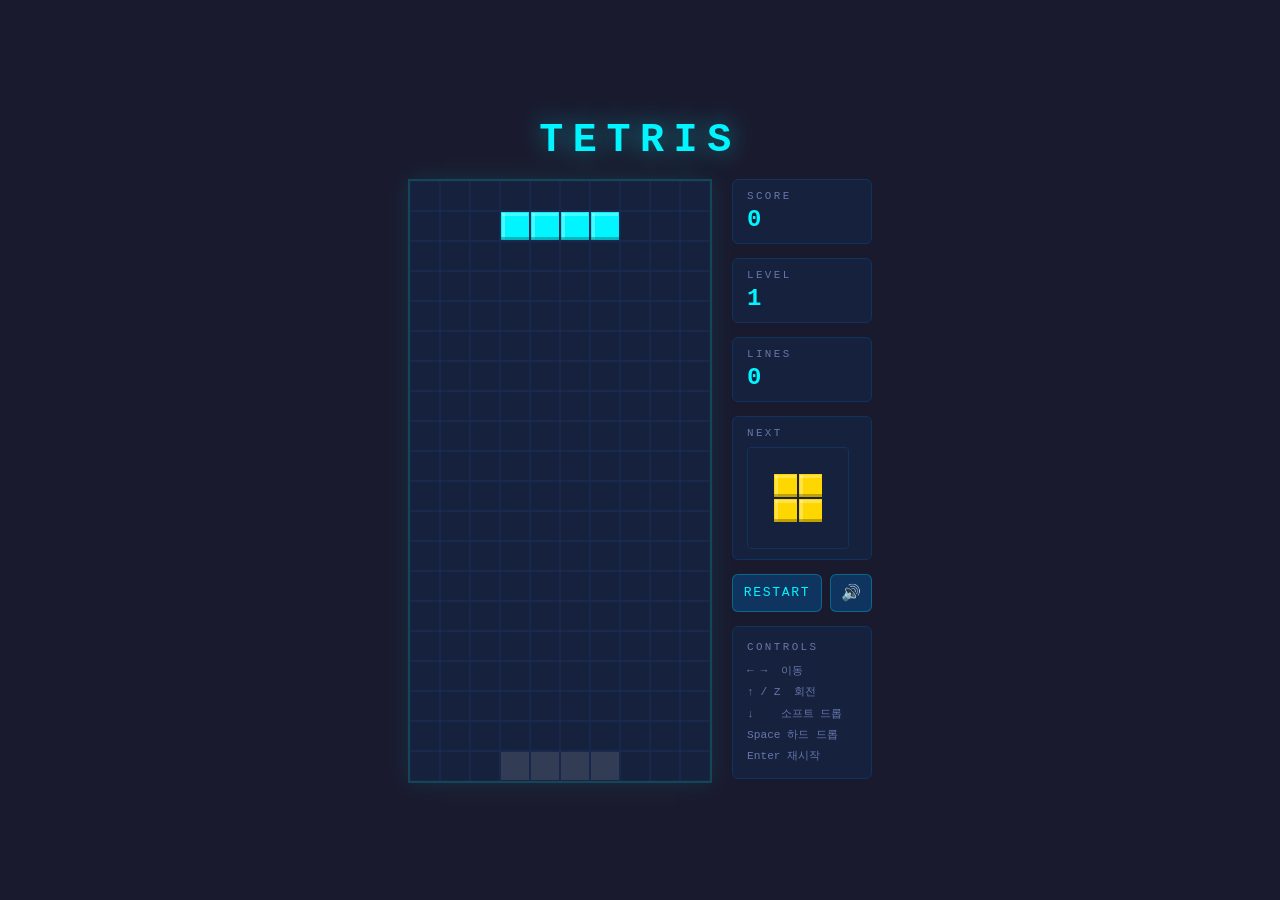
==== src/dbswnsgur/day02/tetris/game.html @ fd956ae6 "Add tetris game (day02) Co-Authored-By: Claude Sonnet 4.6 <noreply@anthropic.com>" ====
<!DOCTYPE html>
<html lang="ko">
<head>
  <meta charset="UTF-8">
  <meta name="viewport" content="width=device-width, initial-scale=1.0">
  <title>Tetris - Play</title>
  <link rel="stylesheet" href="style.css">
</head>
<body>
  <div class="wrapper">
    <h1 class="title">TETRIS</h1>
    <div class="game-container">
      <canvas id="board"></canvas>
      <div class="sidebar">
        <div class="panel">
          <div class="label">SCORE</div>
          <div class="value" id="score">0</div>
        </div>
        <div class="panel">
          <div class="label">LEVEL</div>
          <div class="value" id="level">1</div>
        </div>
        <div class="panel">
          <div class="label">LINES</div>
          <div class="value" id="lines">0</div>
        </div>
        <div class="panel">
          <div class="label">NEXT</div>
          <canvas id="next-canvas"></canvas>
        </div>
        <div class="btn-row">
          <button id="restart-btn">RESTART</button>
          <button id="mute-btn" title="음악 켜기/끄기">🔊</button>
        </div>
        <div class="controls">
          <div class="controls-title">CONTROLS</div>
          <div>← → &nbsp;이동</div>
          <div>↑ / Z &nbsp;회전</div>
          <div>↓ &nbsp;&nbsp;&nbsp;소프트 드롭</div>
          <div>Space 하드 드롭</div>
          <div>Enter 재시작</div>
        </div>
      </div>
    </div>
  </div>
  <script src="tetris.js"></script>
</body>
</html>
---- src/dbswnsgur/day02/tetris/style.css ----
* {
  margin: 0;
  padding: 0;
  box-sizing: border-box;
}

body {
  background: #1a1a2e;
  color: #e0e0e0;
  font-family: 'Courier New', monospace;
  min-height: 100vh;
  display: flex;
  justify-content: center;
  align-items: center;
}

/* ===== Landing Page ===== */

.landing-wrapper {
  display: flex;
  flex-direction: column;
  align-items: center;
  gap: 36px;
  padding: 48px 24px;
  max-width: 640px;
  width: 100%;
}

.landing-hero {
  text-align: center;
}

.landing-title {
  font-size: 4.5rem;
  letter-spacing: 1rem;
  color: #00f5ff;
  text-shadow: 0 0 32px #00f5ffaa, 0 0 64px #00f5ff44;
  margin-bottom: 10px;
}

.landing-subtitle {
  font-size: 0.85rem;
  letter-spacing: 0.25rem;
  color: #6677aa;
}

.landing-content {
  display: flex;
  gap: 20px;
  width: 100%;
  flex-wrap: wrap;
  justify-content: center;
}

.info-section {
  background: #16213e;
  border: 1px solid #0f3460;
  border-radius: 8px;
  padding: 20px 24px;
  flex: 1;
  min-width: 240px;
}

.info-title {
  font-size: 0.72rem;
  letter-spacing: 0.2rem;
  color: #6677aa;
  margin-bottom: 14px;
  padding-bottom: 8px;
  border-bottom: 1px solid #0f3460;
}

.key-table {
  border-collapse: collapse;
  width: 100%;
  font-size: 0.82rem;
  line-height: 2.2;
}

.key-table td {
  padding: 0 4px;
}

.key {
  color: #00f5ff;
  font-weight: bold;
  white-space: nowrap;
  padding-right: 16px !important;
}

.score-table {
  border-collapse: collapse;
  width: 100%;
  font-size: 0.8rem;
}

.score-table th,
.score-table td {
  padding: 7px 6px;
  text-align: left;
  border-bottom: 1px solid #0f3460;
}

.score-table th {
  color: #6677aa;
  font-size: 0.68rem;
  letter-spacing: 0.1rem;
}

.score-table td:nth-child(2) {
  color: #00f5ff;
  font-weight: bold;
}

.tetris-score {
  color: #ffd700 !important;
}

.level-info {
  margin-top: 12px;
  font-size: 0.7rem;
  color: #6677aa;
  line-height: 1.6;
}

.play-btn {
  display: inline-block;
  background: #0f3460;
  color: #00f5ff;
  border: 2px solid #00f5ff55;
  border-radius: 8px;
  padding: 16px 56px;
  font-family: 'Courier New', monospace;
  font-size: 1.2rem;
  letter-spacing: 0.4rem;
  text-decoration: none;
  transition: background 0.2s, box-shadow 0.2s, transform 0.15s;
}

.play-btn:hover {
  background: #1a4a80;
  box-shadow: 0 0 28px #00f5ff55;
  transform: translateY(-3px);
}

.play-btn:active {
  transform: translateY(0);
}

/* ===== Game Page ===== */

.wrapper {
  display: flex;
  flex-direction: column;
  align-items: center;
  gap: 16px;
  padding: 24px;
}

.title {
  font-size: 2.5rem;
  letter-spacing: 0.6rem;
  color: #00f5ff;
  text-shadow: 0 0 24px #00f5ff88;
}

.game-container {
  display: flex;
  gap: 20px;
  align-items: flex-start;
}

#board {
  border: 2px solid #00f5ff33;
  box-shadow: 0 0 24px #00f5ff1a;
  display: block;
}

.sidebar {
  display: flex;
  flex-direction: column;
  gap: 14px;
  width: 140px;
}

.panel {
  background: #16213e;
  border: 1px solid #0f3460;
  border-radius: 6px;
  padding: 10px 14px;
}

.label {
  font-size: 0.68rem;
  letter-spacing: 0.15rem;
  color: #6677aa;
  margin-bottom: 4px;
}

.value {
  font-size: 1.5rem;
  font-weight: bold;
  color: #00f5ff;
}

#next-canvas {
  display: block;
  margin-top: 8px;
  border: 1px solid #0f3460;
  border-radius: 4px;
}

.btn-row {
  display: flex;
  gap: 8px;
}

#restart-btn {
  flex: 1;
  background: #0f3460;
  color: #00f5ff;
  border: 1px solid #00f5ff44;
  border-radius: 6px;
  padding: 10px;
  font-family: 'Courier New', monospace;
  font-size: 0.82rem;
  letter-spacing: 0.1rem;
  cursor: pointer;
  transition: background 0.2s, box-shadow 0.2s;
}

#restart-btn:hover {
  background: #1a4a80;
  box-shadow: 0 0 12px #00f5ff33;
}

#mute-btn {
  background: #0f3460;
  border: 1px solid #00f5ff44;
  border-radius: 6px;
  padding: 10px;
  font-size: 1rem;
  cursor: pointer;
  transition: background 0.2s;
  min-width: 40px;
  line-height: 1;
}

#mute-btn:hover {
  background: #1a4a80;
}

.controls {
  background: #16213e;
  border: 1px solid #0f3460;
  border-radius: 6px;
  padding: 10px 14px;
  font-size: 0.7rem;
  color: #6677aa;
  line-height: 1.9;
}

.controls-title {
  font-size: 0.68rem;
  letter-spacing: 0.15rem;
  color: #6677aa;
  margin-bottom: 4px;
}
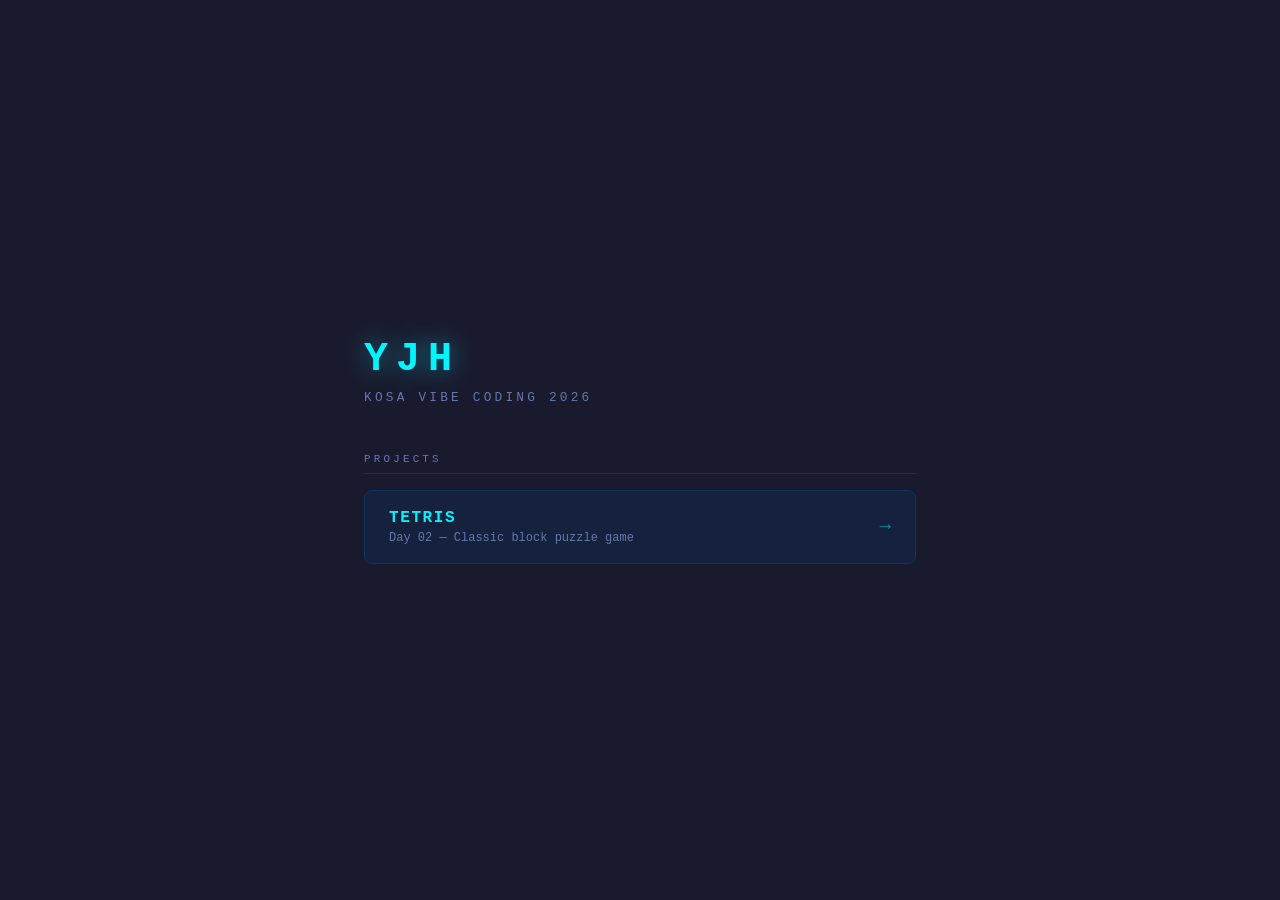
==== commit 7bb0a5df: "Add FastAPI backend with JWT auth and score leaderboard - FastAPI + SQLite 백엔드 구축 (이메일 회원가입/로그인) - A" ====
--- a/src/dbswnsgur/day02/tetris/game.html
+++ b/src/dbswnsgur/day02/tetris/game.html
@@ -7,6 +7,12 @@
   <link rel="stylesheet" href="style.css">
 </head>
 <body>
+  <div class="top-bar">
+    <a href="/" class="top-bar-home">← HOME</a>
+    <span class="top-bar-user" id="top-bar-username"></span>
+    <button class="top-bar-logout" id="top-bar-logout">로그아웃</button>
+  </div>
+
   <div class="wrapper">
     <h1 class="title">TETRIS</h1>
     <div class="game-container">
@@ -24,10 +30,16 @@
           <div class="label">LINES</div>
           <div class="value" id="lines">0</div>
         </div>
+        <div class="panel panel-best">
+          <div class="label">BEST</div>
+          <div class="value best-value" id="best-score">-</div>
+          <div class="best-user" id="best-user"></div>
+        </div>
         <div class="panel">
           <div class="label">NEXT</div>
           <canvas id="next-canvas"></canvas>
         </div>
+        <div id="score-msg" class="score-msg"></div>
         <div class="btn-row">
           <button id="restart-btn">RESTART</button>
           <button id="mute-btn" title="음악 켜기/끄기">🔊</button>
@@ -43,6 +55,24 @@
       </div>
     </div>
   </div>
+
+  <script src="auth.js"></script>
   <script src="tetris.js"></script>
+  <script>
+    (function checkAuth() {
+      if (!Auth.isLoggedIn()) {
+        window.location.href = '/';
+        return;
+      }
+      const username = Auth.getUsername();
+      if (username) {
+        document.getElementById('top-bar-username').textContent = username;
+      }
+      document.getElementById('top-bar-logout').addEventListener('click', async () => {
+        await Auth.logout();
+        window.location.href = '/';
+      });
+    })();
+  </script>
 </body>
 </html>
--- a/src/dbswnsgur/day02/tetris/style.css
+++ b/src/dbswnsgur/day02/tetris/style.css
@@ -266,3 +266,283 @@
   color: #6677aa;
   margin-bottom: 4px;
 }
+
+/* ===== Top Bar (Game Page) ===== */
+
+.top-bar {
+  position: fixed;
+  top: 0;
+  left: 0;
+  right: 0;
+  height: 40px;
+  background: #0d1b2e;
+  border-bottom: 1px solid #0f3460;
+  display: flex;
+  align-items: center;
+  padding: 0 16px;
+  gap: 12px;
+  z-index: 100;
+}
+
+.top-bar-home {
+  color: #6677aa;
+  text-decoration: none;
+  font-size: 0.75rem;
+  letter-spacing: 0.05rem;
+  transition: color 0.2s;
+}
+
+.top-bar-home:hover {
+  color: #00f5ff;
+}
+
+.top-bar-user {
+  flex: 1;
+  text-align: center;
+  font-size: 0.78rem;
+  color: #00f5ff;
+  letter-spacing: 0.1rem;
+}
+
+.top-bar-logout {
+  background: transparent;
+  border: 1px solid #0f3460;
+  border-radius: 4px;
+  color: #6677aa;
+  font-family: 'Courier New', monospace;
+  font-size: 0.72rem;
+  padding: 4px 10px;
+  cursor: pointer;
+  transition: color 0.2s, border-color 0.2s;
+}
+
+.top-bar-logout:hover {
+  color: #ff3131;
+  border-color: #ff313144;
+}
+
+.wrapper {
+  padding-top: 56px;
+}
+
+/* ===== Auth Section ===== */
+
+.auth-section {
+  background: #16213e;
+  border: 1px solid #0f3460;
+  border-radius: 10px;
+  padding: 24px;
+  width: 100%;
+  max-width: 360px;
+}
+
+.auth-tabs {
+  display: flex;
+  gap: 0;
+  margin-bottom: 20px;
+  border-bottom: 1px solid #0f3460;
+}
+
+.auth-tab {
+  flex: 1;
+  background: transparent;
+  border: none;
+  border-bottom: 2px solid transparent;
+  color: #6677aa;
+  font-family: 'Courier New', monospace;
+  font-size: 0.82rem;
+  letter-spacing: 0.1rem;
+  padding: 8px;
+  cursor: pointer;
+  transition: color 0.2s, border-color 0.2s;
+  margin-bottom: -1px;
+}
+
+.auth-tab.active {
+  color: #00f5ff;
+  border-bottom-color: #00f5ff;
+}
+
+.auth-form {
+  display: flex;
+  flex-direction: column;
+  gap: 10px;
+}
+
+.auth-form input {
+  background: #0d1b2e;
+  border: 1px solid #0f3460;
+  border-radius: 6px;
+  color: #e0e0e0;
+  font-family: 'Courier New', monospace;
+  font-size: 0.85rem;
+  padding: 10px 12px;
+  outline: none;
+  transition: border-color 0.2s;
+}
+
+.auth-form input:focus {
+  border-color: #00f5ff66;
+}
+
+.auth-submit {
+  background: #0f3460;
+  border: 1px solid #00f5ff44;
+  border-radius: 6px;
+  color: #00f5ff;
+  cursor: pointer;
+  font-family: 'Courier New', monospace;
+  font-size: 0.88rem;
+  letter-spacing: 0.15rem;
+  margin-top: 4px;
+  padding: 11px;
+  transition: background 0.2s, box-shadow 0.2s;
+}
+
+.auth-submit:hover {
+  background: #1a4a80;
+  box-shadow: 0 0 12px #00f5ff33;
+}
+
+.auth-submit:disabled {
+  opacity: 0.5;
+  cursor: not-allowed;
+}
+
+.auth-error {
+  color: #ff3131;
+  font-size: 0.75rem;
+  min-height: 1em;
+  text-align: center;
+}
+
+/* ===== User Bar (Landing) ===== */
+
+.user-bar {
+  display: flex;
+  align-items: center;
+  justify-content: space-between;
+  background: #16213e;
+  border: 1px solid #0f3460;
+  border-radius: 8px;
+  padding: 10px 16px;
+  width: 100%;
+}
+
+.user-greeting {
+  font-size: 0.88rem;
+  color: #00f5ff;
+  letter-spacing: 0.1rem;
+}
+
+.logout-btn {
+  background: transparent;
+  border: 1px solid #0f3460;
+  border-radius: 4px;
+  color: #6677aa;
+  cursor: pointer;
+  font-family: 'Courier New', monospace;
+  font-size: 0.72rem;
+  padding: 5px 12px;
+  transition: color 0.2s, border-color 0.2s;
+}
+
+.logout-btn:hover {
+  color: #ff3131;
+  border-color: #ff313144;
+}
+
+/* ===== Leaderboard ===== */
+
+.leaderboard-section {
+  background: #16213e;
+  border: 1px solid #0f3460;
+  border-radius: 8px;
+  padding: 20px 24px;
+  width: 100%;
+}
+
+.leaderboard-list {
+  display: flex;
+  flex-direction: column;
+  gap: 6px;
+  margin-top: 4px;
+}
+
+.leaderboard-empty {
+  color: #6677aa;
+  font-size: 0.8rem;
+  text-align: center;
+  padding: 12px 0;
+}
+
+.lb-row {
+  display: flex;
+  align-items: center;
+  gap: 10px;
+  padding: 6px 8px;
+  border-radius: 4px;
+  background: #0d1b2e;
+  font-size: 0.8rem;
+}
+
+.lb-row.lb-top {
+  background: #112240;
+}
+
+.lb-rank {
+  width: 28px;
+  text-align: center;
+  font-size: 1rem;
+}
+
+.lb-name {
+  flex: 1;
+  color: #e0e0e0;
+  overflow: hidden;
+  text-overflow: ellipsis;
+  white-space: nowrap;
+}
+
+.lb-score {
+  color: #00f5ff;
+  font-weight: bold;
+  min-width: 72px;
+  text-align: right;
+}
+
+.lb-meta {
+  color: #6677aa;
+  font-size: 0.7rem;
+  min-width: 80px;
+  text-align: right;
+}
+
+/* ===== Best Score Panel ===== */
+
+.panel-best {
+  border-color: #ffd70033;
+}
+
+.best-value {
+  color: #ffd700 !important;
+}
+
+.best-user {
+  font-size: 0.68rem;
+  color: #6677aa;
+  margin-top: 2px;
+  overflow: hidden;
+  text-overflow: ellipsis;
+  white-space: nowrap;
+}
+
+/* ===== Score Message ===== */
+
+.score-msg {
+  font-size: 0.72rem;
+  letter-spacing: 0.05rem;
+  text-align: center;
+  min-height: 1.2em;
+  color: #6677aa;
+}
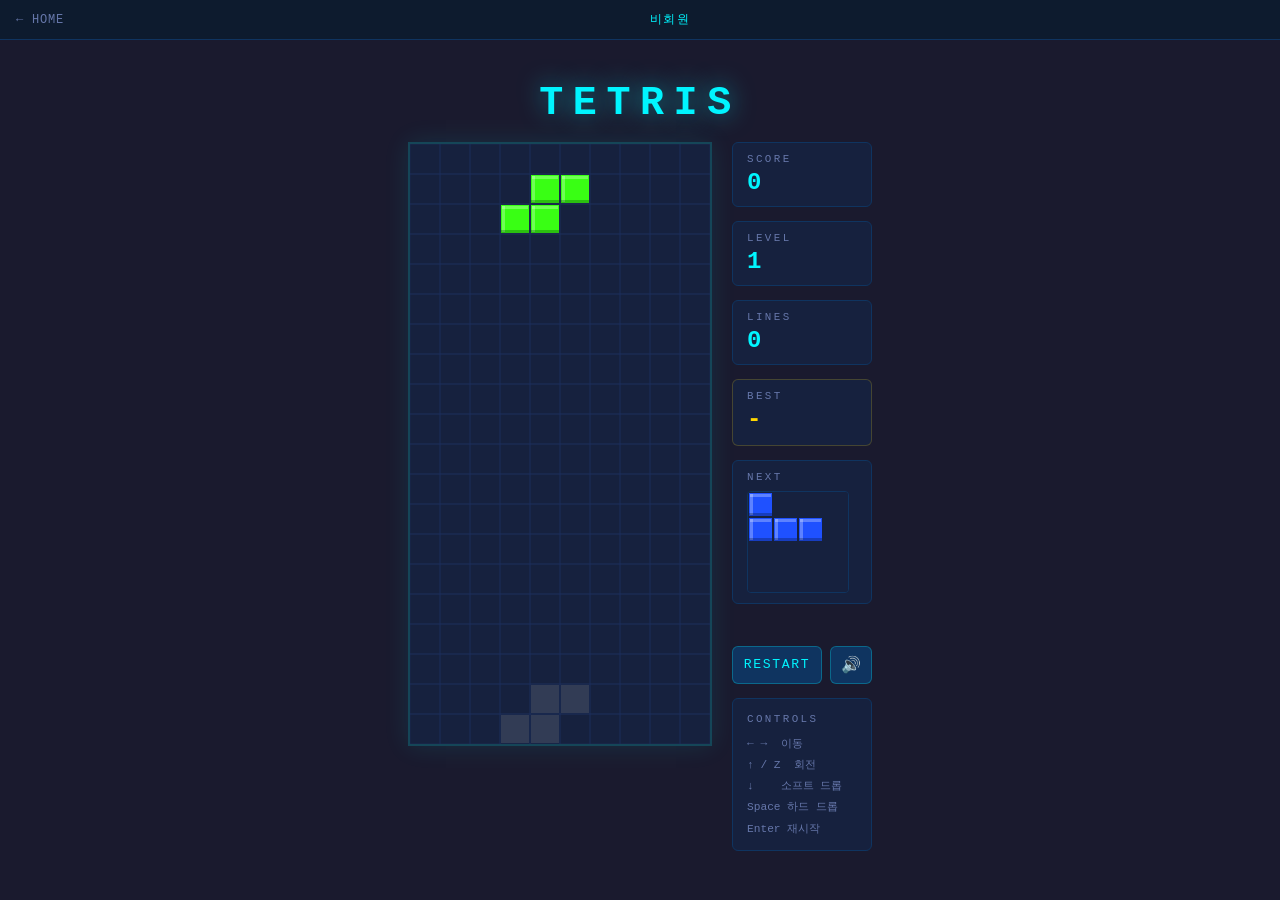
==== commit bfc02cc1: "Add unit tests, fix refresh token uniqueness, add offline mode - backend/tests/: pytest 기반 단위 테스트 43" ====
--- a/src/dbswnsgur/day02/tetris/game.html
+++ b/src/dbswnsgur/day02/tetris/game.html
@@ -59,18 +59,28 @@
   <script src="auth.js"></script>
   <script src="tetris.js"></script>
   <script>
-    (function checkAuth() {
-      if (!Auth.isLoggedIn()) {
-        window.location.href = '/';
+    (async function checkAuth() {
+      const hasBackend = await Auth.checkBackend();
+      window.backendAvailable = hasBackend;
+
+      if (!hasBackend) {
+        document.getElementById('top-bar-username').textContent = '비회원';
+        document.getElementById('top-bar-logout').style.display = 'none';
         return;
       }
+
+      if (!Auth.isLoggedIn()) {
+        window.location.href = 'index.html';
+        return;
+      }
+
       const username = Auth.getUsername();
       if (username) {
         document.getElementById('top-bar-username').textContent = username;
       }
       document.getElementById('top-bar-logout').addEventListener('click', async () => {
         await Auth.logout();
-        window.location.href = '/';
+        window.location.href = 'index.html';
       });
     })();
   </script>
--- a/src/dbswnsgur/day02/tetris/style.css
+++ b/src/dbswnsgur/day02/tetris/style.css
@@ -325,6 +325,20 @@
   padding-top: 56px;
 }
 
+/* ===== No Backend Notice ===== */
+
+.no-backend-notice {
+  background: #1a150a;
+  border: 1px solid #ffd70055;
+  border-radius: 8px;
+  color: #ffd700;
+  font-size: 0.78rem;
+  letter-spacing: 0.05rem;
+  padding: 10px 16px;
+  text-align: center;
+  width: 100%;
+}
+
 /* ===== Auth Section ===== */
 
 .auth-section {
